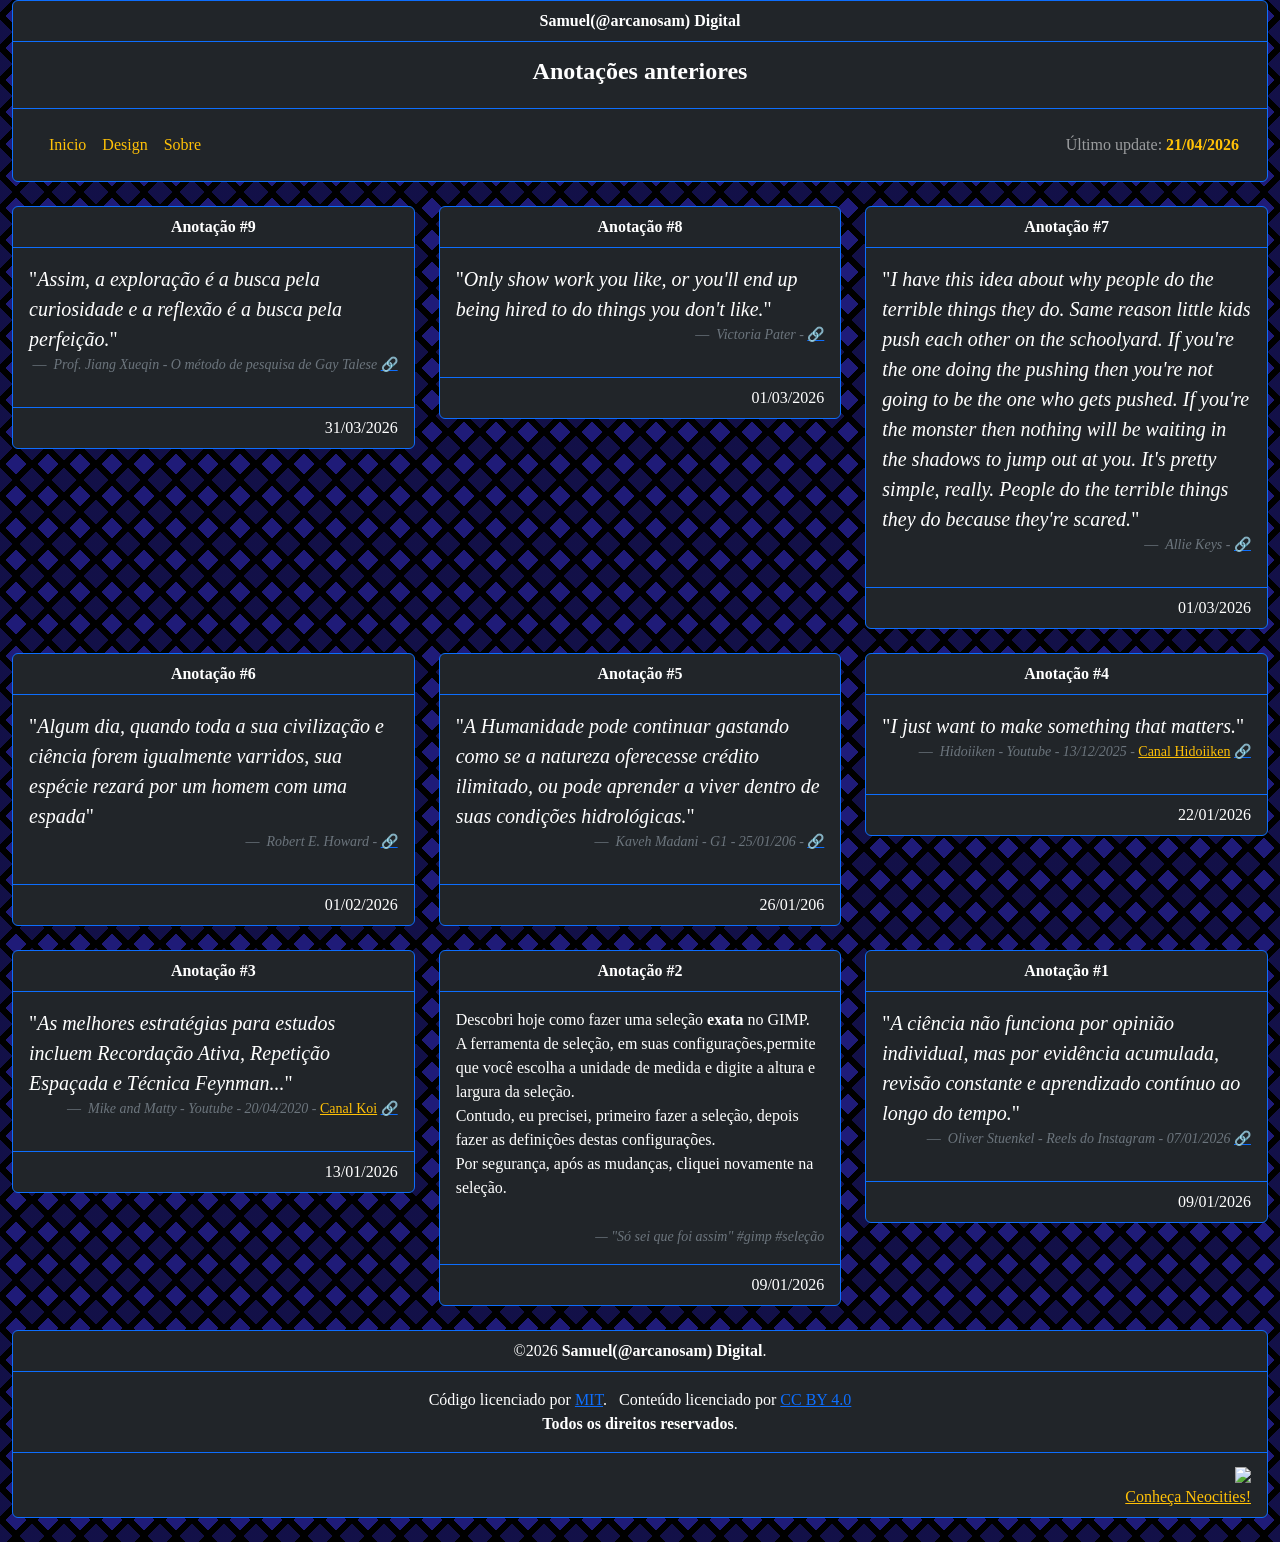
==== anotacoes_anteriores.html @ a4e28e78 "add anotacoes anteriores html, fix neocities hyperlink attributes" ====
<!DOCTYPE html>
<html>
  <head>
    <meta charset="utf-8">
    <meta name="viewport" content="width=device-width, initial-scale=1">
    <title>Samuel(@arcanosam) Digital - Anotações Anteriores</title>
    <link href="https://cdn.jsdelivr.net/npm/bootstrap@5.3.3/dist/css/bootstrap.min.css" rel="stylesheet" integrity="sha384-QWTKZyjpPEjISv5WaRU9OFeRpok6YctnYmDr5pNlyT2bRjXh0JMhjY6hW+ALEwIH" crossorigin="anonymous">
    <link href="/style.css" rel="stylesheet" >
  </head>

  <body>

    <div class="container-fluid">

      <main>

        <div class="card text-center text-bg-dark border-primary">
          <div class="card-header border-primary bold">
            <strong>
              Samuel(@arcanosam) Digital 
            </strong>
          </div>

          <div class="card-body">
            <h1 class="card-title">
              <b>
                Anotações anteriores 
              </b>
            </h1>
          </div>

          <div class="card-footer border-primary text-end">

            <div class="row align-self-center">

              <div class="col">

                <nav class="navbar navbar-expand-lg bg-dark" data-bs-theme="dark" >
                  <div class="container-fluid">
                    <button class="navbar-toggler" type="button" data-bs-toggle="collapse" data-bs-target="#navbarText" aria-controls="navbarText" aria-expanded="false" aria-label="Toggle navigation">
                      <span class="navbar-toggler-icon"></span>
                    </button>
                    <div class="collapse navbar-collapse justify-content-end" id="navbarText">
                      <ul class="navbar-nav me-auto mb-2 mb-lg-0">
                        <li class="nav-item">
                          <a href="/" class="nav-link text-warning">Inicio</a>
                        </li>
                        <li class="nav-item">
                          <a class="nav-link link-warning" href="/design.html">Design</a>
                        </li>
                        <li class="nav-item">
                          <a class="nav-link link-warning" href="/sobre.html" target="_blank">Sobre</a>
                        </li>
                      </ul>
                      <span class="navbar-text">
                          Último update: 
                          <strong class="text-warning">
                            21/04/2026
                          </strong>
                      </span>
                    </div>
                  </div>
                </nav>

              </div>

            </div>

          </div>

        </div>

        <div class="row">
          <div class="col-12">
            &nbsp;
          </div>
        </div>
          
        <div class="row row-cols-1 row-cols-md-2 row-cols-lg-3 g-4">

          <div class="col">
            <div class="card text-bg-dark border-primary">
              <div class="card-header bg-transparent border-primary text-center">
                <strong>
                  Anotação #9
                </strong>
              </div>

              <div class="card-body border-primary">
                <figure>
                  <blockquote class="blockquote">
                    "<i>Assim, a exploração é a busca pela curiosidade e a reflexão é a busca pela perfeição.</i>"
                  </blockquote>
                  <figcaption class="blockquote-footer text-end">
                    <cite title="Anotações">
                      Prof. Jiang Xueqin - O método de pesquisa de Gay Talese
                    </cite>
                    <a href="https://youtu.be/LB2PTta0Rdc?si=_1aJq1MQuCwVXHt1&t=242" target="_blank">🔗</a>
                  </figcaption>
                </figure>
              </div>

              <div class="card-footer border-primary text-end">
                31/03/2026
              </div>

            </div>
          </div>
          
          <div class="col">
            <div class="card text-bg-dark border-primary">
              <div class="card-header bg-transparent border-primary text-center">
                <strong>
                  Anotação #8
                </strong>
              </div>

              <div class="card-body border-primary">
                <figure>
                  <blockquote class="blockquote">
                    "<i>Only show work you like, or you'll end up being hired to do things you don't like.</i>"
                  </blockquote>
                  <figcaption class="blockquote-footer text-end">
                    <cite title="Anotações">
                      Victoria Pater - 
                    </cite>
                    <a href="https://jamesclear.com/3-2-1/february-26-2026#title_1" target="_blank">🔗</a>
                  </figcaption>
                </figure>
              </div>

              <div class="card-footer border-primary text-end">
                01/03/2026
              </div>

            </div>
          </div>

          <div class="col">
            <div class="card text-bg-dark border-primary">
              <div class="card-header bg-transparent border-primary text-center">
                <strong>
                  Anotação #7
                </strong>
              </div>

              <div class="card-body border-primary">
                <figure>
                  <blockquote class="blockquote">
                    "<i>I have this idea about why people do the terrible things they do.
                    Same reason little kids push each other on the schoolyard.
                    If you're the one doing the pushing then you're not going to be the one who gets pushed.
                    If you're the monster then nothing will be waiting in the shadows to jump out at you.
                    It's pretty simple, really.
                    People do the terrible things they do because they're scared.</i>"
                  </blockquote>
                  <figcaption class="blockquote-footer text-end">
                    <cite title="Anotações">
                      Allie Keys - 
                    </cite>
                    <a href="https://www.imdb.com/pt/title/tt0942796/" target="_blank">🔗</a>
                  </figcaption>
                </figure>
              </div>

              <div class="card-footer border-primary text-end">
                01/03/2026
              </div>

            </div>
          </div>

          <div class="col">
            <div class="card text-bg-dark border-primary">
              <div class="card-header bg-transparent border-primary text-center">
                <strong>
                  Anotação #6
                </strong>
              </div>

              <div class="card-body border-primary">
                <figure>
                  <blockquote class="blockquote">
                    "<i>Algum dia, quando toda a sua civilização e ciência forem igualmente varridos, sua espécie rezará por um homem com uma espada</i>"
                  </blockquote>
                  <figcaption class="blockquote-footer text-end">
                    <cite title="Anotações">
                      Robert E. Howard - 
                    </cite>
                    <a href="https://www.pensador.com/frase/MjUyNzM3Nw/" target="_blank">🔗</a>
                  </figcaption>
                </figure>
              </div>

              <div class="card-footer border-primary text-end">
                01/02/2026
              </div>

            </div>
          </div>

          <div class="col">
            <div class="card text-bg-dark border-primary">
              <div class="card-header bg-transparent border-primary text-center">
                <strong>
                  Anotação #5
                </strong>
              </div>

              <div class="card-body border-primary">
                <figure>
                  <blockquote class="blockquote">
                    "<i>A Humanidade pode continuar gastando como se a natureza oferecesse crédito ilimitado, ou pode aprender a viver dentro de suas condições hidrológicas.</i>"
                  </blockquote>
                  <figcaption class="blockquote-footer text-end">
                    <cite title="Anotações">
                      Kaveh Madani - G1 - 25/01/206 - 
                    </cite>
                    <a href="https://g1.globo.com/meio-ambiente/noticia/2026/01/25/mundo-entrou-em-estado-de-falencia-hidrica-alertam-pesquisadores-da-onu.ghtml" target="_blank">🔗</a>
                  </figcaption>
                </figure>
              </div>

              <div class="card-footer border-primary text-end">
                26/01/206
              </div>

            </div>
          </div>

          <div class="col">
            <div class="card text-bg-dark border-primary">
              <div class="card-header bg-transparent border-primary text-center">
                <strong>
                  Anotação #4
                </strong>
              </div>

              <div class="card-body border-primary">
                <figure>
                  <blockquote class="blockquote">
                    "<i>I just want to make something that matters.</i>"
                  </blockquote>
                  <figcaption class="blockquote-footer text-end">
                    <cite title="Anotações">
                      Hidoiiken - Youtube - 13/12/2025 - 
                    </cite>
                    <a href="https://www.youtube.com/@Hidoiiken" target="_blank" class="link-warning">Canal Hidoiiken</a>
                    <a href="https://youtu.be/mGsumB2sP38?si=Djmlh5DAIPeQRc_i&t=181" target="_blank">🔗</a>
                  </figcaption>
                </figure>
              </div>

              <div class="card-footer border-primary text-end">
                22/01/2026
              </div>

            </div>
          </div>

          <div class="col">
            <div class="card text-bg-dark border-primary">
              <div class="card-header bg-transparent border-primary text-center">
                <strong>
                  Anotação #3
                </strong>
              </div>

              <div class="card-body border-primary">
                <figure>
                  <blockquote class="blockquote">
                    "<i>As melhores estratégias para estudos incluem Recordação Ativa, Repetição Espaçada e Técnica Feynman...</i>"
                  </blockquote>
                  <figcaption class="blockquote-footer text-end">
                    <cite title="Anotação #3">
                      Mike and Matty - Youtube - 20/04/2020 - 
                    </cite>
                    <a href="https://www.youtube.com/@KoiAcademy" target="_blank" class="link-warning">Canal Koi</a>
                    <a href="https://youtu.be/5hK0pJ7brAA?si=6fwJ5427jukNCFq0&t=81" target="_blank">🔗</a>
                  </figcaption>
                </figure>
              </div>

              <div class="card-footer border-primary text-end">
                13/01/2026
              </div>

            </div>
          </div>

          <div class="col">
            <div class="card text-bg-dark border-primary">
              <div class="card-header bg-transparent border-primary text-center">
                <strong>
                  Anotação #2
                </strong>
              </div>
  
              <div class="card-body border-primary">
                Descobri hoje como fazer uma seleção <strong>exata</strong> no GIMP.
                <br>
                A ferramenta de seleção, em suas configurações,permite que você escolha a unidade de medida e digite a altura e largura da seleção.
                <br>
                Contudo, eu precisei, primeiro fazer a seleção, depois fazer as definições destas configurações. 
                <br>
                Por segurança, após as mudanças, cliquei novamente na seleção.

                <div class="row">
                  <div class="col text-end">
                    <br>
                    <cite title="Anotação #2" class="blockquote-footer">"Só sei que foi assim" #gimp #seleção</cite>
                  </div>
                </div>
              </div>
  
              <div class="card-footer border-primary text-end">
                09/01/2026
              </div>
            </div>
          </div>

          <div class="col">
            <div class="card text-bg-dark border-primary">
              <div class="card-header bg-transparent border-primary text-center">
                <strong>
                  Anotação #1
                </strong>
              </div>
  
              <div class="card-body border-primary">
                <figure>
                  <blockquote class="blockquote">
                    "<i>A ciência não funciona por opinião individual, mas por evidência acumulada, revisão constante e aprendizado contínuo ao longo do tempo.</i>"
                  </blockquote>
                  <figcaption class="blockquote-footer text-end">
                    <cite title="Anotação #1">Oliver Stuenkel - Reels do Instagram - 07/01/2026</cite>
                    <a href="https://www.instagram.com/reel/DTNt72lEUy3/?igsh=eW0yNnljajRhcjNh" target="_blank">🔗</a>
                  </figcaption>
                </figure>
              </div>
  
              <div class="card-footer border-primary text-end">
                09/01/2026
              </div>
            </div>
          </div>

        </div>
        
        <div class="row">
          <div class="col-12">
            &nbsp;
          </div>
        </div>

      </main>

      <div class="card text-bg-dark border-primary">

        <div class="card-header bg-transparent border-primary text-center">
          <div class="row text-center">
            <div class="col-12">
              &copy;2026 <strong>Samuel(@arcanosam) Digital</strong>.
            </div>
          </div>
        </div>

        <div class="card-body border-primary">
          <div class="row text-center">
            <div class="col-12">
              Código licenciado por <a href="https://opensource.org/license/mit" target="_blank">MIT</a>. &nbsp;
              Conteúdo licenciado por <a rel="license" href="http://creativecommons.org/licenses/by/4.0/" target="_blank">CC BY 4.0</a>
            </div>
          </div>
  
          <div class="row text-center">
            <div class="col-12">
              <strong>Todos os direitos reservados</strong>.
            </div>
          </div>
        </div>

        <div class="card-footer border-primary text-end">

          <a href="http://neocities.org" target="_blank"> 
            <img src="https://neocities.org/img/neocitiesbadge.svg">
          </a>
          <br>
          <a href="http://neocities.org" target="_blank" class="link-warning"> 
            Conheça Neocities!
          </a>
        </div>

      </div>

    </div>


    <div class="row">
      <div class="col-12">
        &nbsp;
      </div>
    </div>

    <script src="https://cdn.jsdelivr.net/npm/bootstrap@5.3.3/dist/js/bootstrap.bundle.min.js" integrity="sha384-YvpcrYf0tY3lHB60NNkmXc5s9fDVZLESaAA55NDzOxhy9GkcIdslK1eN7N6jIeHz" crossorigin="anonymous"></script>

  </body>
</html>
---- style.css ----
/* 
  Copyright (c) 2026 Samuel Teixeira Santos
  Licensed under the MIT License (see LICENSE file for details)

  CSS is how you can add style to your website, such as colors, fonts, and positioning of your
   HTML content. To learn how to do something, just try searching Google for questions like
   "how to change link color." */

/* https://freefrontend.com/css-triangle-backgrounds/ */
html {	
  background: linear-gradient(-45deg, #1f1b7899 20%, transparent 20% 80%, #1f1b7899 80% 100%), linear-gradient(45deg, #1f1b7899 20%, transparent 20% 80%, #1f1b7899 80% 100%), linear-gradient(-45deg, #000000 33%, transparent 33% 66%, #000000 66%), linear-gradient(45deg, transparent 33%, #1f1b78 33% 66%, transparent 66%);
  background-size: 2em 2em;
  background-color: #000000;
  opacity: 1
}

body {
  font-family: Georgia, Times, "Times New Roman", serif;
  color: #F8F7F4;
	background: linear-gradient(-45deg, #1f1b7899 20%, transparent 20% 80%, #1f1b7899 80% 100%), linear-gradient(45deg, #1f1b7899 20%, transparent 20% 80%, #1f1b7899 80% 100%), linear-gradient(-45deg, #000000 33%, transparent 33% 66%, #000000 66%), linear-gradient(45deg, transparent 33%, #1f1b78 33% 66%, transparent 66%);
  background-size: 2em 2em;
  background-color: #000000;
  opacity: 1;
  /* Start https://www.cursors-4u.com */
  cursor: url(https://cur.cursors-4u.net/cursors/cur-2/cur141.cur), auto;
  /* End https://www.cursors-4u.com */
}

/* https://cssgradient.io/ */
footer {
  background: rgb(223,223,223);
  background: linear-gradient(90deg, rgba(180,180,180,1) 0%, rgba(170,170,170,1) 50%, rgba(170,170,170,1) 100%);
}

/* https://www.cssfontstack.com/courier-new */
h1 { font-family: Georgia, Times, "Times New Roman", serif; font-size: 24px; font-style: normal; font-variant: normal; font-weight: 700; line-height: 26.4px; } h3 { font-family: Georgia, Times, "Times New Roman", serif; font-size: 14px; font-style: normal; font-variant: normal; font-weight: 700; line-height: 15.4px; } p { font-family: Georgia, Times, "Times New Roman", serif; font-size: 14px; font-style: normal; font-variant: normal; font-weight: 400; line-height: 20px; } blockquote { font-family: Georgia, Times, "Times New Roman", serif; font-size: 21px; font-style: normal; font-variant: normal; font-weight: 400; line-height: 30px; } pre { font-family: Georgia, Times, "Times New Roman", serif; font-size: 13px; font-style: normal; font-variant: normal; font-weight: 400; line-height: 18.5714px; }


/* Estilos para botões, títulos, etc. */
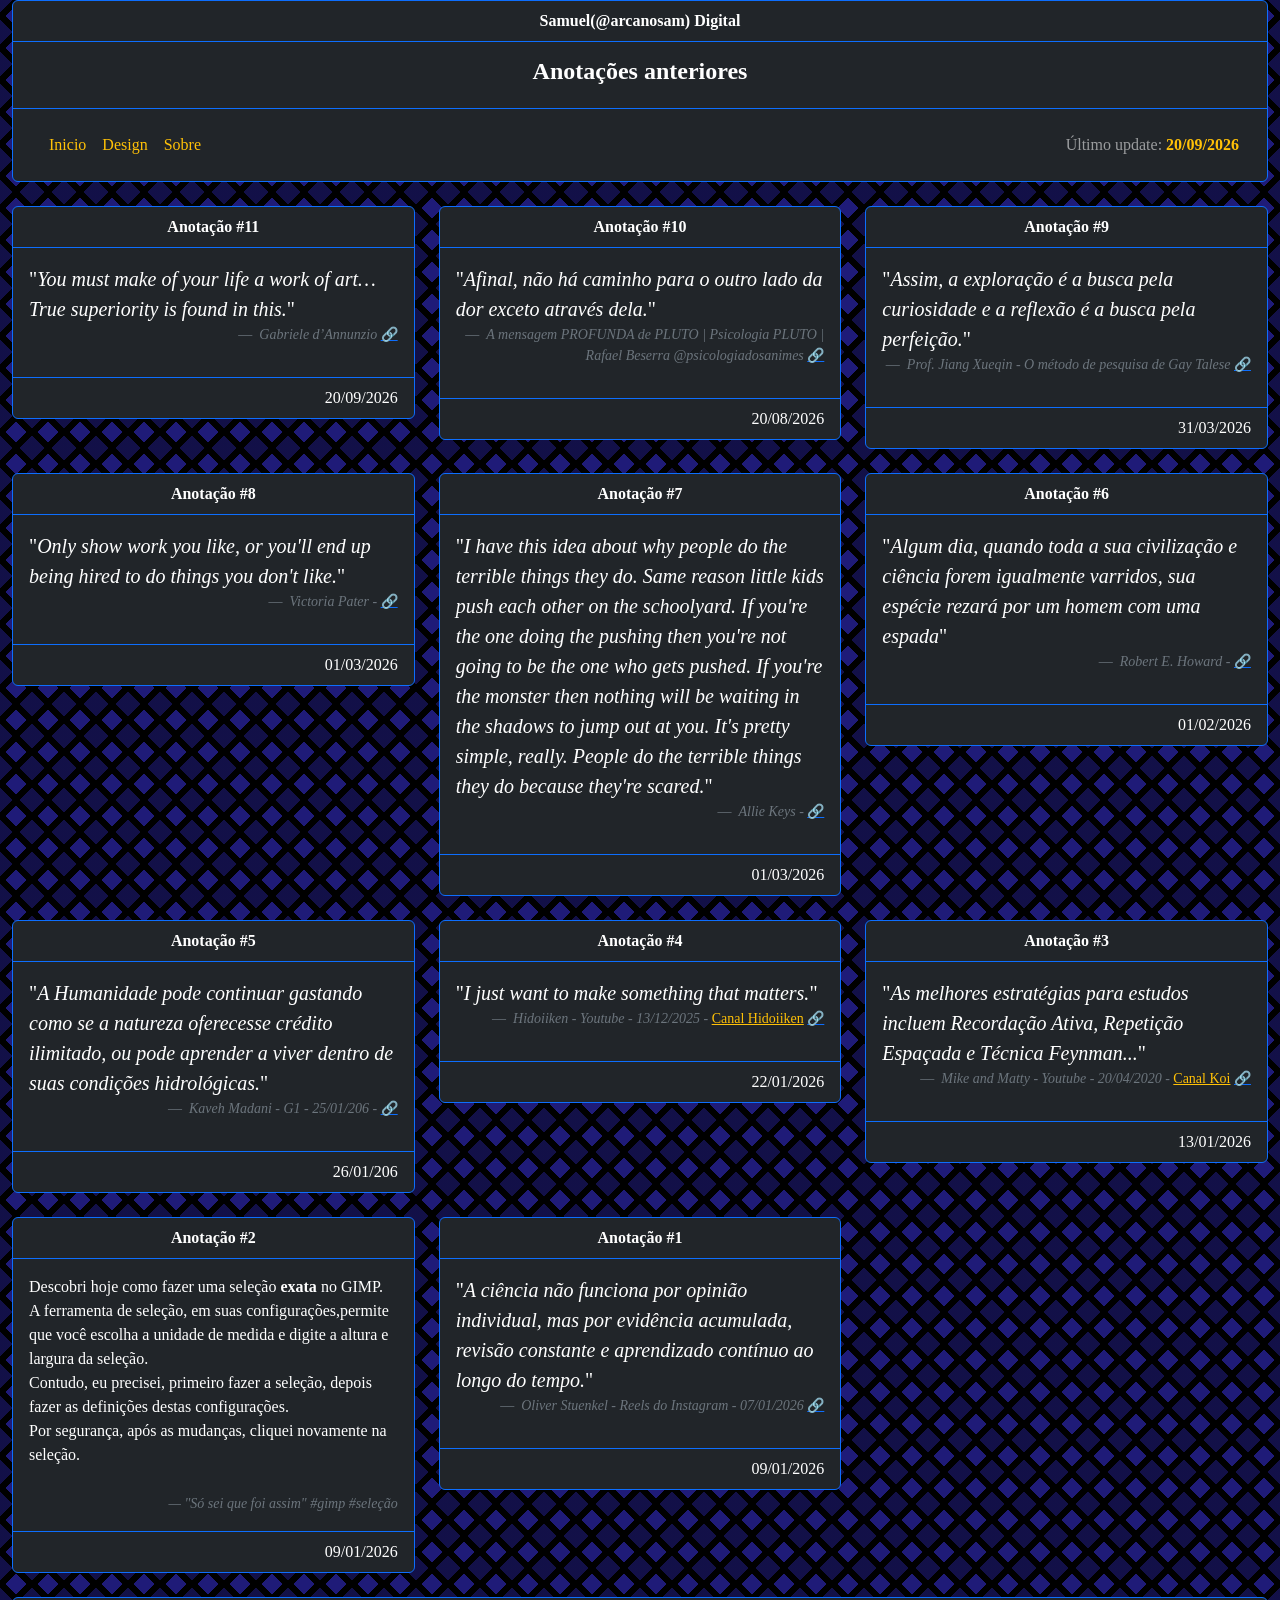
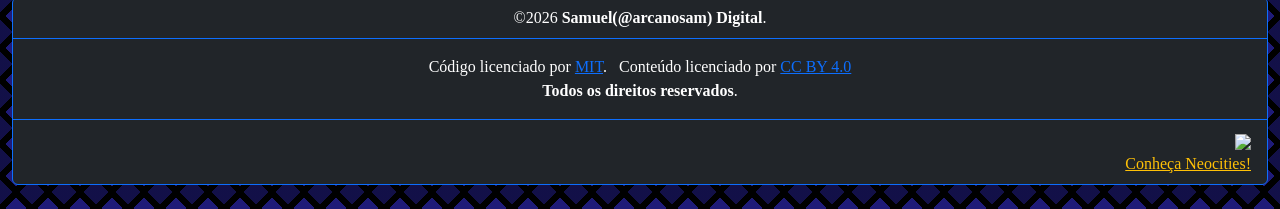
==== commit 0133de5d: "atualizacoes de conteudo" ====
--- a/anotacoes_anteriores.html
+++ b/anotacoes_anteriores.html
@@ -1,408 +1,465 @@
-<!DOCTYPE html>
-<html>
-  <head>
-    <meta charset="utf-8">
-    <meta name="viewport" content="width=device-width, initial-scale=1">
-    <title>Samuel(@arcanosam) Digital - Anotações Anteriores</title>
-    <link href="https://cdn.jsdelivr.net/npm/bootstrap@5.3.3/dist/css/bootstrap.min.css" rel="stylesheet" integrity="sha384-QWTKZyjpPEjISv5WaRU9OFeRpok6YctnYmDr5pNlyT2bRjXh0JMhjY6hW+ALEwIH" crossorigin="anonymous">
-    <link href="/style.css" rel="stylesheet" >
-  </head>
-
-  <body>
-
-    <div class="container-fluid">
-
-      <main>
-
-        <div class="card text-center text-bg-dark border-primary">
-          <div class="card-header border-primary bold">
-            <strong>
-              Samuel(@arcanosam) Digital 
-            </strong>
-          </div>
-
-          <div class="card-body">
-            <h1 class="card-title">
-              <b>
-                Anotações anteriores 
-              </b>
-            </h1>
-          </div>
-
-          <div class="card-footer border-primary text-end">
-
-            <div class="row align-self-center">
-
-              <div class="col">
-
-                <nav class="navbar navbar-expand-lg bg-dark" data-bs-theme="dark" >
-                  <div class="container-fluid">
-                    <button class="navbar-toggler" type="button" data-bs-toggle="collapse" data-bs-target="#navbarText" aria-controls="navbarText" aria-expanded="false" aria-label="Toggle navigation">
-                      <span class="navbar-toggler-icon"></span>
-                    </button>
-                    <div class="collapse navbar-collapse justify-content-end" id="navbarText">
-                      <ul class="navbar-nav me-auto mb-2 mb-lg-0">
-                        <li class="nav-item">
-                          <a href="/" class="nav-link text-warning">Inicio</a>
-                        </li>
-                        <li class="nav-item">
-                          <a class="nav-link link-warning" href="/design.html">Design</a>
-                        </li>
-                        <li class="nav-item">
-                          <a class="nav-link link-warning" href="/sobre.html" target="_blank">Sobre</a>
-                        </li>
-                      </ul>
-                      <span class="navbar-text">
-                          Último update: 
-                          <strong class="text-warning">
-                            21/04/2026
-                          </strong>
-                      </span>
-                    </div>
-                  </div>
-                </nav>
-
-              </div>
-
-            </div>
-
-          </div>
-
-        </div>
-
-        <div class="row">
-          <div class="col-12">
-            &nbsp;
-          </div>
-        </div>
-          
-        <div class="row row-cols-1 row-cols-md-2 row-cols-lg-3 g-4">
-
-          <div class="col">
-            <div class="card text-bg-dark border-primary">
-              <div class="card-header bg-transparent border-primary text-center">
-                <strong>
-                  Anotação #9
-                </strong>
-              </div>
-
-              <div class="card-body border-primary">
-                <figure>
-                  <blockquote class="blockquote">
-                    "<i>Assim, a exploração é a busca pela curiosidade e a reflexão é a busca pela perfeição.</i>"
-                  </blockquote>
-                  <figcaption class="blockquote-footer text-end">
-                    <cite title="Anotações">
-                      Prof. Jiang Xueqin - O método de pesquisa de Gay Talese
-                    </cite>
-                    <a href="https://youtu.be/LB2PTta0Rdc?si=_1aJq1MQuCwVXHt1&t=242" target="_blank">🔗</a>
-                  </figcaption>
-                </figure>
-              </div>
-
-              <div class="card-footer border-primary text-end">
-                31/03/2026
-              </div>
-
-            </div>
-          </div>
-          
-          <div class="col">
-            <div class="card text-bg-dark border-primary">
-              <div class="card-header bg-transparent border-primary text-center">
-                <strong>
-                  Anotação #8
-                </strong>
-              </div>
-
-              <div class="card-body border-primary">
-                <figure>
-                  <blockquote class="blockquote">
-                    "<i>Only show work you like, or you'll end up being hired to do things you don't like.</i>"
-                  </blockquote>
-                  <figcaption class="blockquote-footer text-end">
-                    <cite title="Anotações">
-                      Victoria Pater - 
-                    </cite>
-                    <a href="https://jamesclear.com/3-2-1/february-26-2026#title_1" target="_blank">🔗</a>
-                  </figcaption>
-                </figure>
-              </div>
-
-              <div class="card-footer border-primary text-end">
-                01/03/2026
-              </div>
-
-            </div>
-          </div>
-
-          <div class="col">
-            <div class="card text-bg-dark border-primary">
-              <div class="card-header bg-transparent border-primary text-center">
-                <strong>
-                  Anotação #7
-                </strong>
-              </div>
-
-              <div class="card-body border-primary">
-                <figure>
-                  <blockquote class="blockquote">
-                    "<i>I have this idea about why people do the terrible things they do.
-                    Same reason little kids push each other on the schoolyard.
-                    If you're the one doing the pushing then you're not going to be the one who gets pushed.
-                    If you're the monster then nothing will be waiting in the shadows to jump out at you.
-                    It's pretty simple, really.
-                    People do the terrible things they do because they're scared.</i>"
-                  </blockquote>
-                  <figcaption class="blockquote-footer text-end">
-                    <cite title="Anotações">
-                      Allie Keys - 
-                    </cite>
-                    <a href="https://www.imdb.com/pt/title/tt0942796/" target="_blank">🔗</a>
-                  </figcaption>
-                </figure>
-              </div>
-
-              <div class="card-footer border-primary text-end">
-                01/03/2026
-              </div>
-
-            </div>
-          </div>
-
-          <div class="col">
-            <div class="card text-bg-dark border-primary">
-              <div class="card-header bg-transparent border-primary text-center">
-                <strong>
-                  Anotação #6
-                </strong>
-              </div>
-
-              <div class="card-body border-primary">
-                <figure>
-                  <blockquote class="blockquote">
-                    "<i>Algum dia, quando toda a sua civilização e ciência forem igualmente varridos, sua espécie rezará por um homem com uma espada</i>"
-                  </blockquote>
-                  <figcaption class="blockquote-footer text-end">
-                    <cite title="Anotações">
-                      Robert E. Howard - 
-                    </cite>
-                    <a href="https://www.pensador.com/frase/MjUyNzM3Nw/" target="_blank">🔗</a>
-                  </figcaption>
-                </figure>
-              </div>
-
-              <div class="card-footer border-primary text-end">
-                01/02/2026
-              </div>
-
-            </div>
-          </div>
-
-          <div class="col">
-            <div class="card text-bg-dark border-primary">
-              <div class="card-header bg-transparent border-primary text-center">
-                <strong>
-                  Anotação #5
-                </strong>
-              </div>
-
-              <div class="card-body border-primary">
-                <figure>
-                  <blockquote class="blockquote">
-                    "<i>A Humanidade pode continuar gastando como se a natureza oferecesse crédito ilimitado, ou pode aprender a viver dentro de suas condições hidrológicas.</i>"
-                  </blockquote>
-                  <figcaption class="blockquote-footer text-end">
-                    <cite title="Anotações">
-                      Kaveh Madani - G1 - 25/01/206 - 
-                    </cite>
-                    <a href="https://g1.globo.com/meio-ambiente/noticia/2026/01/25/mundo-entrou-em-estado-de-falencia-hidrica-alertam-pesquisadores-da-onu.ghtml" target="_blank">🔗</a>
-                  </figcaption>
-                </figure>
-              </div>
-
-              <div class="card-footer border-primary text-end">
-                26/01/206
-              </div>
-
-            </div>
-          </div>
-
-          <div class="col">
-            <div class="card text-bg-dark border-primary">
-              <div class="card-header bg-transparent border-primary text-center">
-                <strong>
-                  Anotação #4
-                </strong>
-              </div>
-
-              <div class="card-body border-primary">
-                <figure>
-                  <blockquote class="blockquote">
-                    "<i>I just want to make something that matters.</i>"
-                  </blockquote>
-                  <figcaption class="blockquote-footer text-end">
-                    <cite title="Anotações">
-                      Hidoiiken - Youtube - 13/12/2025 - 
-                    </cite>
-                    <a href="https://www.youtube.com/@Hidoiiken" target="_blank" class="link-warning">Canal Hidoiiken</a>
-                    <a href="https://youtu.be/mGsumB2sP38?si=Djmlh5DAIPeQRc_i&t=181" target="_blank">🔗</a>
-                  </figcaption>
-                </figure>
-              </div>
-
-              <div class="card-footer border-primary text-end">
-                22/01/2026
-              </div>
-
-            </div>
-          </div>
-
-          <div class="col">
-            <div class="card text-bg-dark border-primary">
-              <div class="card-header bg-transparent border-primary text-center">
-                <strong>
-                  Anotação #3
-                </strong>
-              </div>
-
-              <div class="card-body border-primary">
-                <figure>
-                  <blockquote class="blockquote">
-                    "<i>As melhores estratégias para estudos incluem Recordação Ativa, Repetição Espaçada e Técnica Feynman...</i>"
-                  </blockquote>
-                  <figcaption class="blockquote-footer text-end">
-                    <cite title="Anotação #3">
-                      Mike and Matty - Youtube - 20/04/2020 - 
-                    </cite>
-                    <a href="https://www.youtube.com/@KoiAcademy" target="_blank" class="link-warning">Canal Koi</a>
-                    <a href="https://youtu.be/5hK0pJ7brAA?si=6fwJ5427jukNCFq0&t=81" target="_blank">🔗</a>
-                  </figcaption>
-                </figure>
-              </div>
-
-              <div class="card-footer border-primary text-end">
-                13/01/2026
-              </div>
-
-            </div>
-          </div>
-
-          <div class="col">
-            <div class="card text-bg-dark border-primary">
-              <div class="card-header bg-transparent border-primary text-center">
-                <strong>
-                  Anotação #2
-                </strong>
-              </div>
-  
-              <div class="card-body border-primary">
-                Descobri hoje como fazer uma seleção <strong>exata</strong> no GIMP.
-                <br>
-                A ferramenta de seleção, em suas configurações,permite que você escolha a unidade de medida e digite a altura e largura da seleção.
-                <br>
-                Contudo, eu precisei, primeiro fazer a seleção, depois fazer as definições destas configurações. 
-                <br>
-                Por segurança, após as mudanças, cliquei novamente na seleção.
-
-                <div class="row">
-                  <div class="col text-end">
-                    <br>
-                    <cite title="Anotação #2" class="blockquote-footer">"Só sei que foi assim" #gimp #seleção</cite>
-                  </div>
-                </div>
-              </div>
-  
-              <div class="card-footer border-primary text-end">
-                09/01/2026
-              </div>
-            </div>
-          </div>
-
-          <div class="col">
-            <div class="card text-bg-dark border-primary">
-              <div class="card-header bg-transparent border-primary text-center">
-                <strong>
-                  Anotação #1
-                </strong>
-              </div>
-  
-              <div class="card-body border-primary">
-                <figure>
-                  <blockquote class="blockquote">
-                    "<i>A ciência não funciona por opinião individual, mas por evidência acumulada, revisão constante e aprendizado contínuo ao longo do tempo.</i>"
-                  </blockquote>
-                  <figcaption class="blockquote-footer text-end">
-                    <cite title="Anotação #1">Oliver Stuenkel - Reels do Instagram - 07/01/2026</cite>
-                    <a href="https://www.instagram.com/reel/DTNt72lEUy3/?igsh=eW0yNnljajRhcjNh" target="_blank">🔗</a>
-                  </figcaption>
-                </figure>
-              </div>
-  
-              <div class="card-footer border-primary text-end">
-                09/01/2026
-              </div>
-            </div>
-          </div>
-
-        </div>
-        
-        <div class="row">
-          <div class="col-12">
-            &nbsp;
-          </div>
-        </div>
-
-      </main>
-
-      <div class="card text-bg-dark border-primary">
-
-        <div class="card-header bg-transparent border-primary text-center">
-          <div class="row text-center">
-            <div class="col-12">
-              &copy;2026 <strong>Samuel(@arcanosam) Digital</strong>.
-            </div>
-          </div>
-        </div>
-
-        <div class="card-body border-primary">
-          <div class="row text-center">
-            <div class="col-12">
-              Código licenciado por <a href="https://opensource.org/license/mit" target="_blank">MIT</a>. &nbsp;
-              Conteúdo licenciado por <a rel="license" href="http://creativecommons.org/licenses/by/4.0/" target="_blank">CC BY 4.0</a>
-            </div>
-          </div>
-  
-          <div class="row text-center">
-            <div class="col-12">
-              <strong>Todos os direitos reservados</strong>.
-            </div>
-          </div>
-        </div>
-
-        <div class="card-footer border-primary text-end">
-
-          <a href="http://neocities.org" target="_blank"> 
-            <img src="https://neocities.org/img/neocitiesbadge.svg">
-          </a>
-          <br>
-          <a href="http://neocities.org" target="_blank" class="link-warning"> 
-            Conheça Neocities!
-          </a>
-        </div>
-
-      </div>
-
-    </div>
-
-
-    <div class="row">
-      <div class="col-12">
-        &nbsp;
-      </div>
-    </div>
-
-    <script src="https://cdn.jsdelivr.net/npm/bootstrap@5.3.3/dist/js/bootstrap.bundle.min.js" integrity="sha384-YvpcrYf0tY3lHB60NNkmXc5s9fDVZLESaAA55NDzOxhy9GkcIdslK1eN7N6jIeHz" crossorigin="anonymous"></script>
-
-  </body>
+<!DOCTYPE html>
+<html>
+  <head>
+    <meta charset="utf-8">
+    <meta name="viewport" content="width=device-width, initial-scale=1">
+    <title>Samuel(@arcanosam) Digital - Anotações Anteriores</title>
+    <link href="https://cdn.jsdelivr.net/npm/bootstrap@5.3.3/dist/css/bootstrap.min.css" rel="stylesheet" integrity="sha384-QWTKZyjpPEjISv5WaRU9OFeRpok6YctnYmDr5pNlyT2bRjXh0JMhjY6hW+ALEwIH" crossorigin="anonymous">
+    <link href="/style.css" rel="stylesheet" >
+  </head>
+
+  <body>
+
+    <div class="container-fluid">
+
+      <main>
+
+        <div class="card text-center text-bg-dark border-primary">
+          <div class="card-header border-primary bold">
+            <strong>
+              Samuel(@arcanosam) Digital 
+            </strong>
+          </div>
+
+          <div class="card-body">
+            <h1 class="card-title">
+              <b>
+                Anotações anteriores 
+              </b>
+            </h1>
+          </div>
+
+          <div class="card-footer border-primary text-end">
+
+            <div class="row align-self-center">
+
+              <div class="col">
+
+                <nav class="navbar navbar-expand-lg bg-dark" data-bs-theme="dark" >
+                  <div class="container-fluid">
+                    <button class="navbar-toggler" type="button" data-bs-toggle="collapse" data-bs-target="#navbarText" aria-controls="navbarText" aria-expanded="false" aria-label="Toggle navigation">
+                      <span class="navbar-toggler-icon"></span>
+                    </button>
+                    <div class="collapse navbar-collapse justify-content-end" id="navbarText">
+                      <ul class="navbar-nav me-auto mb-2 mb-lg-0">
+                        <li class="nav-item">
+                          <a href="/" class="nav-link text-warning">Inicio</a>
+                        </li>
+                        <li class="nav-item">
+                          <a class="nav-link link-warning" href="/design/index.html">Design</a>
+                        </li>
+                        <li class="nav-item">
+                          <a class="nav-link link-warning" href="/sobre.html" target="_blank">Sobre</a>
+                        </li>
+                      </ul>
+                      <span class="navbar-text">
+                          Último update: 
+                          <strong class="text-warning">
+                            20/09/2026
+                          </strong>
+                      </span>
+                    </div>
+                  </div>
+                </nav>
+
+              </div>
+
+            </div>
+
+          </div>
+
+        </div>
+
+        <div class="row">
+          <div class="col-12">
+            &nbsp;
+          </div>
+        </div>
+          
+        <div class="row row-cols-1 row-cols-md-2 row-cols-lg-3 g-4">
+
+          <div class="col">
+            <div class="card text-bg-dark border-primary">
+              <div class="card-header bg-transparent border-primary text-center">
+                <strong>
+                  Anotação #11
+                </strong>
+              </div>
+
+              <div class="card-body border-primary">
+                <figure>
+                  <blockquote class="blockquote">
+                    "<i>You must make of your life a work of art… True superiority is found in this.</i>"
+                  </blockquote>
+                  <figcaption class="blockquote-footer text-end">
+                    <cite title="Anotações">
+                      Gabriele d’Annunzio
+                    </cite>
+                    <a href="https://www.theculturist.io/p/how-to-live-your-life-as-art" target="_blank">🔗</a>
+                  </figcaption>
+                </figure>
+              </div>
+
+              <div class="card-footer border-primary text-end">
+                20/09/2026
+              </div>
+            </div>
+          </div>
+              
+          <div class="col">
+            <div class="card text-bg-dark border-primary">
+              <div class="card-header bg-transparent border-primary text-center">
+                <strong>
+                  Anotação #10
+                </strong>
+              </div>
+
+              <div class="card-body border-primary">
+                <figure>
+                  <blockquote class="blockquote">
+                    "<i>Afinal, não há caminho para o outro lado da dor exceto através dela.</i>"
+                  </blockquote>
+                  <figcaption class="blockquote-footer text-end">
+                    <cite title="Anotações">
+                      A mensagem PROFUNDA de PLUTO | Psicologia PLUTO | Rafael Beserra @psicologiadosanimes  
+                    </cite>
+                    <a href="https://youtu.be/ORWhdUf_Xvs?si=yaVWdmro8YYjTLmH&t=667" target="_blank">🔗</a>
+                  </figcaption>
+                </figure>
+              </div>
+
+              <div class="card-footer border-primary text-end">
+                20/08/2026
+              </div>
+
+            </div>
+          </div>
+
+          <div class="col">
+            <div class="card text-bg-dark border-primary">
+              <div class="card-header bg-transparent border-primary text-center">
+                <strong>
+                  Anotação #9
+                </strong>
+              </div>
+
+              <div class="card-body border-primary">
+                <figure>
+                  <blockquote class="blockquote">
+                    "<i>Assim, a exploração é a busca pela curiosidade e a reflexão é a busca pela perfeição.</i>"
+                  </blockquote>
+                  <figcaption class="blockquote-footer text-end">
+                    <cite title="Anotações">
+                      Prof. Jiang Xueqin - O método de pesquisa de Gay Talese
+                    </cite>
+                    <a href="https://youtu.be/LB2PTta0Rdc?si=_1aJq1MQuCwVXHt1&t=242" target="_blank">🔗</a>
+                  </figcaption>
+                </figure>
+              </div>
+
+              <div class="card-footer border-primary text-end">
+                31/03/2026
+              </div>
+
+            </div>
+          </div>
+          
+          <div class="col">
+            <div class="card text-bg-dark border-primary">
+              <div class="card-header bg-transparent border-primary text-center">
+                <strong>
+                  Anotação #8
+                </strong>
+              </div>
+
+              <div class="card-body border-primary">
+                <figure>
+                  <blockquote class="blockquote">
+                    "<i>Only show work you like, or you'll end up being hired to do things you don't like.</i>"
+                  </blockquote>
+                  <figcaption class="blockquote-footer text-end">
+                    <cite title="Anotações">
+                      Victoria Pater - 
+                    </cite>
+                    <a href="https://jamesclear.com/3-2-1/february-26-2026#title_1" target="_blank">🔗</a>
+                  </figcaption>
+                </figure>
+              </div>
+
+              <div class="card-footer border-primary text-end">
+                01/03/2026
+              </div>
+
+            </div>
+          </div>
+
+          <div class="col">
+            <div class="card text-bg-dark border-primary">
+              <div class="card-header bg-transparent border-primary text-center">
+                <strong>
+                  Anotação #7
+                </strong>
+              </div>
+
+              <div class="card-body border-primary">
+                <figure>
+                  <blockquote class="blockquote">
+                    "<i>I have this idea about why people do the terrible things they do.
+                    Same reason little kids push each other on the schoolyard.
+                    If you're the one doing the pushing then you're not going to be the one who gets pushed.
+                    If you're the monster then nothing will be waiting in the shadows to jump out at you.
+                    It's pretty simple, really.
+                    People do the terrible things they do because they're scared.</i>"
+                  </blockquote>
+                  <figcaption class="blockquote-footer text-end">
+                    <cite title="Anotações">
+                      Allie Keys - 
+                    </cite>
+                    <a href="https://www.imdb.com/pt/title/tt0942796/" target="_blank">🔗</a>
+                  </figcaption>
+                </figure>
+              </div>
+
+              <div class="card-footer border-primary text-end">
+                01/03/2026
+              </div>
+
+            </div>
+          </div>
+
+          <div class="col">
+            <div class="card text-bg-dark border-primary">
+              <div class="card-header bg-transparent border-primary text-center">
+                <strong>
+                  Anotação #6
+                </strong>
+              </div>
+
+              <div class="card-body border-primary">
+                <figure>
+                  <blockquote class="blockquote">
+                    "<i>Algum dia, quando toda a sua civilização e ciência forem igualmente varridos, sua espécie rezará por um homem com uma espada</i>"
+                  </blockquote>
+                  <figcaption class="blockquote-footer text-end">
+                    <cite title="Anotações">
+                      Robert E. Howard - 
+                    </cite>
+                    <a href="https://www.pensador.com/frase/MjUyNzM3Nw/" target="_blank">🔗</a>
+                  </figcaption>
+                </figure>
+              </div>
+
+              <div class="card-footer border-primary text-end">
+                01/02/2026
+              </div>
+
+            </div>
+          </div>
+
+          <div class="col">
+            <div class="card text-bg-dark border-primary">
+              <div class="card-header bg-transparent border-primary text-center">
+                <strong>
+                  Anotação #5
+                </strong>
+              </div>
+
+              <div class="card-body border-primary">
+                <figure>
+                  <blockquote class="blockquote">
+                    "<i>A Humanidade pode continuar gastando como se a natureza oferecesse crédito ilimitado, ou pode aprender a viver dentro de suas condições hidrológicas.</i>"
+                  </blockquote>
+                  <figcaption class="blockquote-footer text-end">
+                    <cite title="Anotações">
+                      Kaveh Madani - G1 - 25/01/206 - 
+                    </cite>
+                    <a href="https://g1.globo.com/meio-ambiente/noticia/2026/01/25/mundo-entrou-em-estado-de-falencia-hidrica-alertam-pesquisadores-da-onu.ghtml" target="_blank">🔗</a>
+                  </figcaption>
+                </figure>
+              </div>
+
+              <div class="card-footer border-primary text-end">
+                26/01/206
+              </div>
+
+            </div>
+          </div>
+
+          <div class="col">
+            <div class="card text-bg-dark border-primary">
+              <div class="card-header bg-transparent border-primary text-center">
+                <strong>
+                  Anotação #4
+                </strong>
+              </div>
+
+              <div class="card-body border-primary">
+                <figure>
+                  <blockquote class="blockquote">
+                    "<i>I just want to make something that matters.</i>"
+                  </blockquote>
+                  <figcaption class="blockquote-footer text-end">
+                    <cite title="Anotações">
+                      Hidoiiken - Youtube - 13/12/2025 - 
+                    </cite>
+                    <a href="https://www.youtube.com/@Hidoiiken" target="_blank" class="link-warning">Canal Hidoiiken</a>
+                    <a href="https://youtu.be/mGsumB2sP38?si=Djmlh5DAIPeQRc_i&t=181" target="_blank">🔗</a>
+                  </figcaption>
+                </figure>
+              </div>
+
+              <div class="card-footer border-primary text-end">
+                22/01/2026
+              </div>
+
+            </div>
+          </div>
+
+          <div class="col">
+            <div class="card text-bg-dark border-primary">
+              <div class="card-header bg-transparent border-primary text-center">
+                <strong>
+                  Anotação #3
+                </strong>
+              </div>
+
+              <div class="card-body border-primary">
+                <figure>
+                  <blockquote class="blockquote">
+                    "<i>As melhores estratégias para estudos incluem Recordação Ativa, Repetição Espaçada e Técnica Feynman...</i>"
+                  </blockquote>
+                  <figcaption class="blockquote-footer text-end">
+                    <cite title="Anotação #3">
+                      Mike and Matty - Youtube - 20/04/2020 - 
+                    </cite>
+                    <a href="https://www.youtube.com/@KoiAcademy" target="_blank" class="link-warning">Canal Koi</a>
+                    <a href="https://youtu.be/5hK0pJ7brAA?si=6fwJ5427jukNCFq0&t=81" target="_blank">🔗</a>
+                  </figcaption>
+                </figure>
+              </div>
+
+              <div class="card-footer border-primary text-end">
+                13/01/2026
+              </div>
+
+            </div>
+          </div>
+
+          <div class="col">
+            <div class="card text-bg-dark border-primary">
+              <div class="card-header bg-transparent border-primary text-center">
+                <strong>
+                  Anotação #2
+                </strong>
+              </div>
+  
+              <div class="card-body border-primary">
+                Descobri hoje como fazer uma seleção <strong>exata</strong> no GIMP.
+                <br>
+                A ferramenta de seleção, em suas configurações,permite que você escolha a unidade de medida e digite a altura e largura da seleção.
+                <br>
+                Contudo, eu precisei, primeiro fazer a seleção, depois fazer as definições destas configurações. 
+                <br>
+                Por segurança, após as mudanças, cliquei novamente na seleção.
+
+                <div class="row">
+                  <div class="col text-end">
+                    <br>
+                    <cite title="Anotação #2" class="blockquote-footer">"Só sei que foi assim" #gimp #seleção</cite>
+                  </div>
+                </div>
+              </div>
+  
+              <div class="card-footer border-primary text-end">
+                09/01/2026
+              </div>
+            </div>
+          </div>
+
+          <div class="col">
+            <div class="card text-bg-dark border-primary">
+              <div class="card-header bg-transparent border-primary text-center">
+                <strong>
+                  Anotação #1
+                </strong>
+              </div>
+  
+              <div class="card-body border-primary">
+                <figure>
+                  <blockquote class="blockquote">
+                    "<i>A ciência não funciona por opinião individual, mas por evidência acumulada, revisão constante e aprendizado contínuo ao longo do tempo.</i>"
+                  </blockquote>
+                  <figcaption class="blockquote-footer text-end">
+                    <cite title="Anotação #1">Oliver Stuenkel - Reels do Instagram - 07/01/2026</cite>
+                    <a href="https://www.instagram.com/reel/DTNt72lEUy3/?igsh=eW0yNnljajRhcjNh" target="_blank">🔗</a>
+                  </figcaption>
+                </figure>
+              </div>
+  
+              <div class="card-footer border-primary text-end">
+                09/01/2026
+              </div>
+            </div>
+          </div>
+
+        </div>
+        
+        <div class="row">
+          <div class="col-12">
+            &nbsp;
+          </div>
+        </div>
+
+      </main>
+
+      <div class="card text-bg-dark border-primary">
+
+        <div class="card-header bg-transparent border-primary text-center">
+          <div class="row text-center">
+            <div class="col-12">
+              &copy;2026 <strong>Samuel(@arcanosam) Digital</strong>.
+            </div>
+          </div>
+        </div>
+
+        <div class="card-body border-primary">
+          <div class="row text-center">
+            <div class="col-12">
+              Código licenciado por <a href="https://opensource.org/license/mit" target="_blank">MIT</a>. &nbsp;
+              Conteúdo licenciado por <a rel="license" href="http://creativecommons.org/licenses/by/4.0/" target="_blank">CC BY 4.0</a>
+            </div>
+          </div>
+  
+          <div class="row text-center">
+            <div class="col-12">
+              <strong>Todos os direitos reservados</strong>.
+            </div>
+          </div>
+        </div>
+
+        <div class="card-footer border-primary text-end">
+
+          <a href="http://neocities.org" target="_blank"> 
+            <img src="https://neocities.org/img/neocitiesbadge.svg">
+          </a>
+          <br>
+          <a href="http://neocities.org" target="_blank" class="link-warning"> 
+            Conheça Neocities!
+          </a>
+        </div>
+
+      </div>
+
+    </div>
+
+
+    <div class="row">
+      <div class="col-12">
+        &nbsp;
+      </div>
+    </div>
+
+    <script src="https://cdn.jsdelivr.net/npm/bootstrap@5.3.3/dist/js/bootstrap.bundle.min.js" integrity="sha384-YvpcrYf0tY3lHB60NNkmXc5s9fDVZLESaAA55NDzOxhy9GkcIdslK1eN7N6jIeHz" crossorigin="anonymous"></script>
+
+  </body>
 </html>
--- a/style.css
+++ b/style.css
@@ -1,8 +1,4 @@
-/* 
-  Copyright (c) 2026 Samuel Teixeira Santos
-  Licensed under the MIT License (see LICENSE file for details)
-
-  CSS is how you can add style to your website, such as colors, fonts, and positioning of your
+/* CSS is how you can add style to your website, such as colors, fonts, and positioning of your
    HTML content. To learn how to do something, just try searching Google for questions like
    "how to change link color." */
 
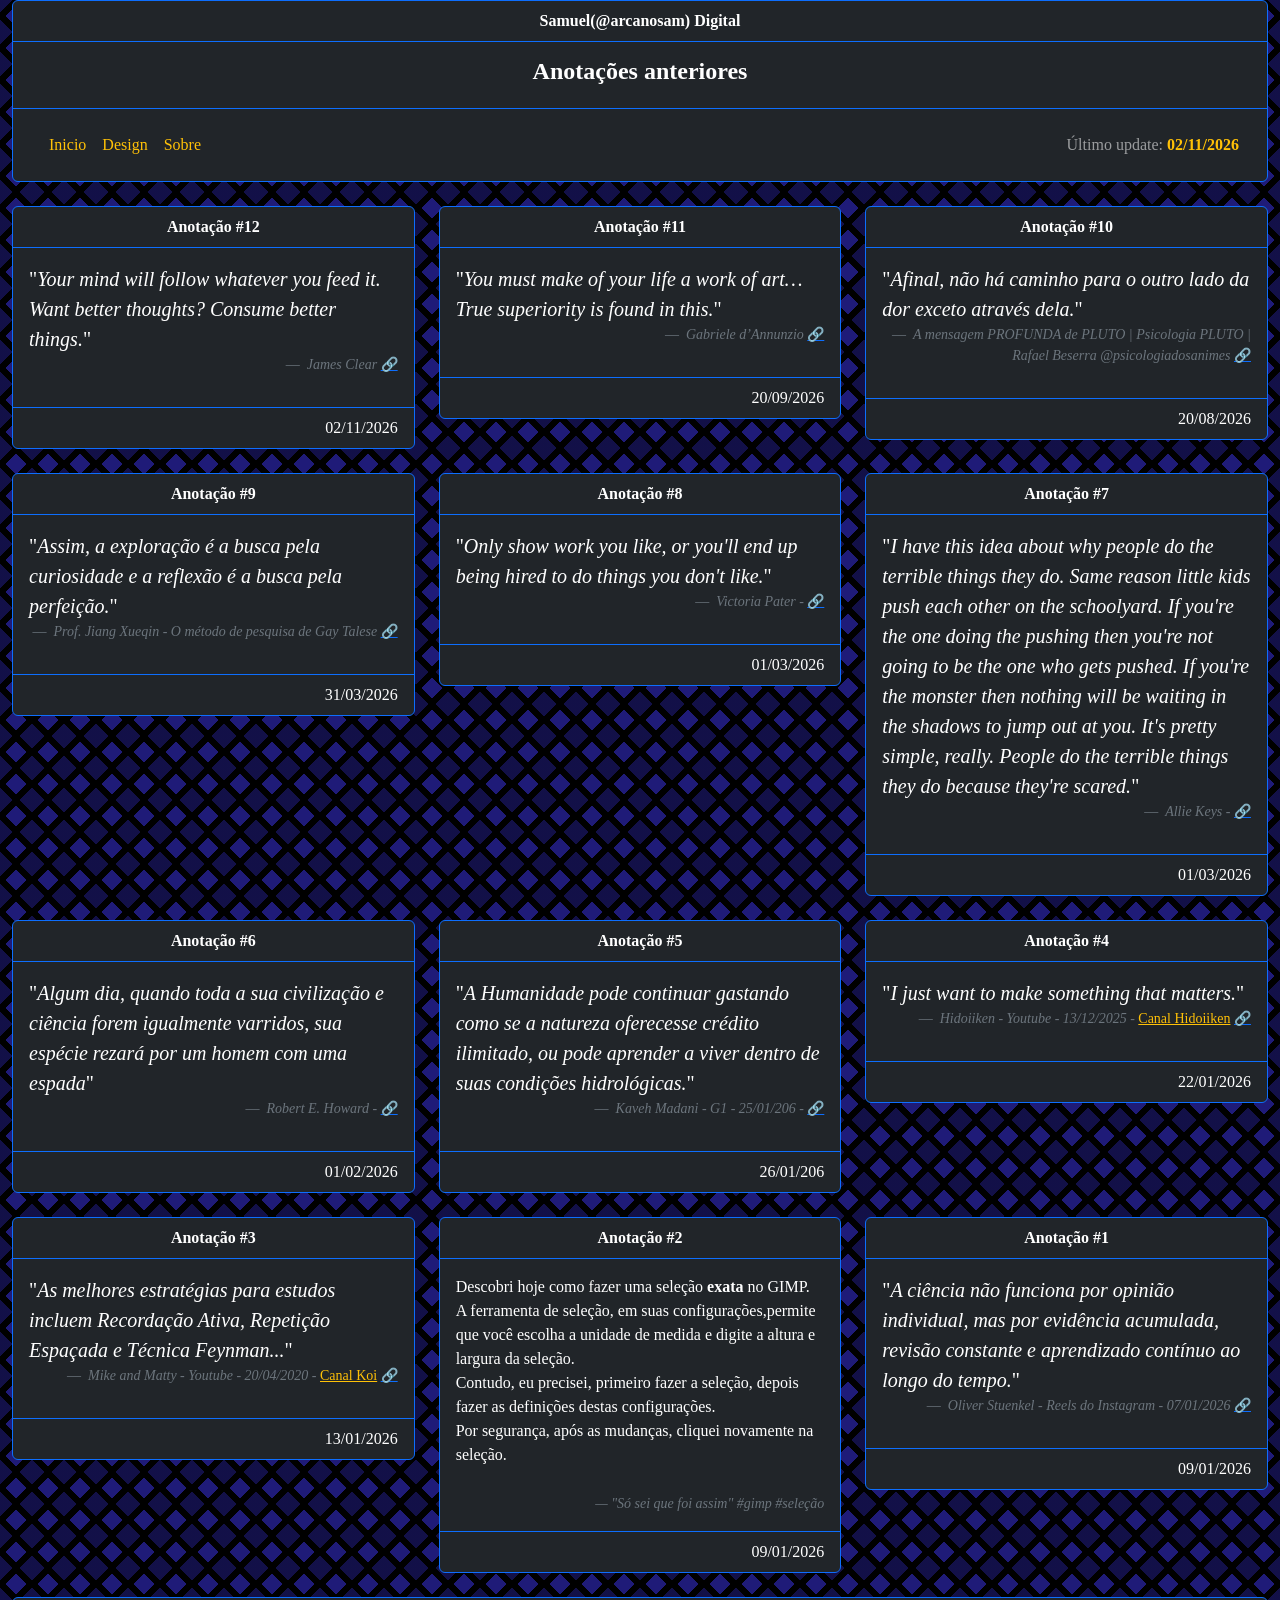
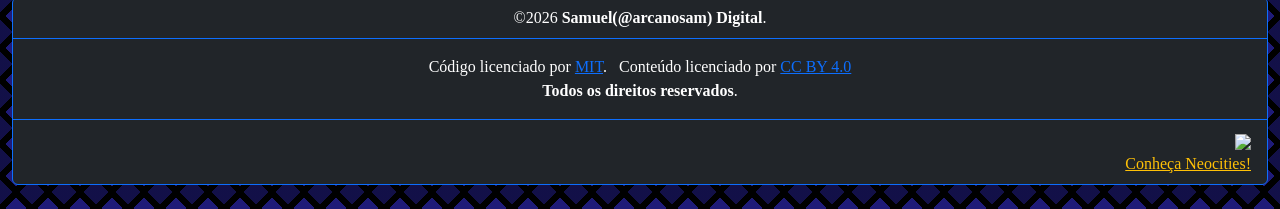
==== commit 80ebf79d: "content updated" ====
--- a/anotacoes_anteriores.html
+++ b/anotacoes_anteriores.html
@@ -1,465 +1,507 @@
 <!DOCTYPE html>
 <html>
-  <head>
-    <meta charset="utf-8">
-    <meta name="viewport" content="width=device-width, initial-scale=1">
-    <title>Samuel(@arcanosam) Digital - Anotações Anteriores</title>
-    <link href="https://cdn.jsdelivr.net/npm/bootstrap@5.3.3/dist/css/bootstrap.min.css" rel="stylesheet" integrity="sha384-QWTKZyjpPEjISv5WaRU9OFeRpok6YctnYmDr5pNlyT2bRjXh0JMhjY6hW+ALEwIH" crossorigin="anonymous">
-    <link href="/style.css" rel="stylesheet" >
-  </head>
-
-  <body>
-
-    <div class="container-fluid">
-
-      <main>
-
-        <div class="card text-center text-bg-dark border-primary">
-          <div class="card-header border-primary bold">
-            <strong>
-              Samuel(@arcanosam) Digital 
-            </strong>
-          </div>
-
-          <div class="card-body">
-            <h1 class="card-title">
-              <b>
-                Anotações anteriores 
-              </b>
-            </h1>
-          </div>
-
-          <div class="card-footer border-primary text-end">
-
-            <div class="row align-self-center">
-
-              <div class="col">
-
-                <nav class="navbar navbar-expand-lg bg-dark" data-bs-theme="dark" >
-                  <div class="container-fluid">
-                    <button class="navbar-toggler" type="button" data-bs-toggle="collapse" data-bs-target="#navbarText" aria-controls="navbarText" aria-expanded="false" aria-label="Toggle navigation">
-                      <span class="navbar-toggler-icon"></span>
-                    </button>
-                    <div class="collapse navbar-collapse justify-content-end" id="navbarText">
-                      <ul class="navbar-nav me-auto mb-2 mb-lg-0">
-                        <li class="nav-item">
-                          <a href="/" class="nav-link text-warning">Inicio</a>
-                        </li>
-                        <li class="nav-item">
-                          <a class="nav-link link-warning" href="/design/index.html">Design</a>
-                        </li>
-                        <li class="nav-item">
-                          <a class="nav-link link-warning" href="/sobre.html" target="_blank">Sobre</a>
-                        </li>
-                      </ul>
-                      <span class="navbar-text">
-                          Último update: 
-                          <strong class="text-warning">
-                            20/09/2026
-                          </strong>
-                      </span>
-                    </div>
+
+<head>
+  <meta charset="utf-8">
+  <meta name="viewport" content="width=device-width, initial-scale=1">
+  <title>Samuel(@arcanosam) Digital - Anotações Anteriores</title>
+  <link href="https://cdn.jsdelivr.net/npm/bootstrap@5.3.3/dist/css/bootstrap.min.css" rel="stylesheet"
+    integrity="sha384-QWTKZyjpPEjISv5WaRU9OFeRpok6YctnYmDr5pNlyT2bRjXh0JMhjY6hW+ALEwIH" crossorigin="anonymous">
+  <link href="/style.css" rel="stylesheet">
+</head>
+
+<body>
+
+  <div class="container-fluid">
+
+    <main>
+
+      <div class="card text-center text-bg-dark border-primary">
+        <div class="card-header border-primary bold">
+          <strong>
+            Samuel(@arcanosam) Digital
+          </strong>
+        </div>
+
+        <div class="card-body">
+          <h1 class="card-title">
+            <b>
+              Anotações anteriores
+            </b>
+          </h1>
+        </div>
+
+        <div class="card-footer border-primary text-end">
+
+          <div class="row align-self-center">
+
+            <div class="col">
+
+              <nav class="navbar navbar-expand-lg bg-dark" data-bs-theme="dark">
+                <div class="container-fluid">
+                  <button class="navbar-toggler" type="button" data-bs-toggle="collapse" data-bs-target="#navbarText"
+                    aria-controls="navbarText" aria-expanded="false" aria-label="Toggle navigation">
+                    <span class="navbar-toggler-icon"></span>
+                  </button>
+                  <div class="collapse navbar-collapse justify-content-end" id="navbarText">
+                    <ul class="navbar-nav me-auto mb-2 mb-lg-0">
+                      <li class="nav-item">
+                        <a href="/" class="nav-link text-warning">Inicio</a>
+                      </li>
+                      <li class="nav-item">
+                        <a class="nav-link link-warning" href="/design/index.html">Design</a>
+                      </li>
+                      <li class="nav-item">
+                        <a class="nav-link link-warning" href="/sobre.html" target="_blank">Sobre</a>
+                      </li>
+                    </ul>
+                    <span class="navbar-text">
+                      Último update:
+                      <strong class="text-warning">
+                        02/11/2026
+                      </strong>
+                    </span>
                   </div>
-                </nav>
-
-              </div>
-
-            </div>
-
-          </div>
-
-        </div>
-
-        <div class="row">
-          <div class="col-12">
-            &nbsp;
-          </div>
-        </div>
-          
-        <div class="row row-cols-1 row-cols-md-2 row-cols-lg-3 g-4">
-
-          <div class="col">
-            <div class="card text-bg-dark border-primary">
-              <div class="card-header bg-transparent border-primary text-center">
-                <strong>
-                  Anotação #11
-                </strong>
-              </div>
-
-              <div class="card-body border-primary">
-                <figure>
-                  <blockquote class="blockquote">
-                    "<i>You must make of your life a work of art… True superiority is found in this.</i>"
-                  </blockquote>
-                  <figcaption class="blockquote-footer text-end">
-                    <cite title="Anotações">
-                      Gabriele d’Annunzio
-                    </cite>
-                    <a href="https://www.theculturist.io/p/how-to-live-your-life-as-art" target="_blank">🔗</a>
-                  </figcaption>
-                </figure>
-              </div>
-
-              <div class="card-footer border-primary text-end">
-                20/09/2026
-              </div>
-            </div>
-          </div>
-              
-          <div class="col">
-            <div class="card text-bg-dark border-primary">
-              <div class="card-header bg-transparent border-primary text-center">
-                <strong>
-                  Anotação #10
-                </strong>
-              </div>
-
-              <div class="card-body border-primary">
-                <figure>
-                  <blockquote class="blockquote">
-                    "<i>Afinal, não há caminho para o outro lado da dor exceto através dela.</i>"
-                  </blockquote>
-                  <figcaption class="blockquote-footer text-end">
-                    <cite title="Anotações">
-                      A mensagem PROFUNDA de PLUTO | Psicologia PLUTO | Rafael Beserra @psicologiadosanimes  
-                    </cite>
-                    <a href="https://youtu.be/ORWhdUf_Xvs?si=yaVWdmro8YYjTLmH&t=667" target="_blank">🔗</a>
-                  </figcaption>
-                </figure>
-              </div>
-
-              <div class="card-footer border-primary text-end">
-                20/08/2026
-              </div>
-
-            </div>
-          </div>
-
-          <div class="col">
-            <div class="card text-bg-dark border-primary">
-              <div class="card-header bg-transparent border-primary text-center">
-                <strong>
-                  Anotação #9
-                </strong>
-              </div>
-
-              <div class="card-body border-primary">
-                <figure>
-                  <blockquote class="blockquote">
-                    "<i>Assim, a exploração é a busca pela curiosidade e a reflexão é a busca pela perfeição.</i>"
-                  </blockquote>
-                  <figcaption class="blockquote-footer text-end">
-                    <cite title="Anotações">
-                      Prof. Jiang Xueqin - O método de pesquisa de Gay Talese
-                    </cite>
-                    <a href="https://youtu.be/LB2PTta0Rdc?si=_1aJq1MQuCwVXHt1&t=242" target="_blank">🔗</a>
-                  </figcaption>
-                </figure>
-              </div>
-
-              <div class="card-footer border-primary text-end">
-                31/03/2026
-              </div>
-
-            </div>
-          </div>
-          
-          <div class="col">
-            <div class="card text-bg-dark border-primary">
-              <div class="card-header bg-transparent border-primary text-center">
-                <strong>
-                  Anotação #8
-                </strong>
-              </div>
-
-              <div class="card-body border-primary">
-                <figure>
-                  <blockquote class="blockquote">
-                    "<i>Only show work you like, or you'll end up being hired to do things you don't like.</i>"
-                  </blockquote>
-                  <figcaption class="blockquote-footer text-end">
-                    <cite title="Anotações">
-                      Victoria Pater - 
-                    </cite>
-                    <a href="https://jamesclear.com/3-2-1/february-26-2026#title_1" target="_blank">🔗</a>
-                  </figcaption>
-                </figure>
-              </div>
-
-              <div class="card-footer border-primary text-end">
-                01/03/2026
-              </div>
-
-            </div>
-          </div>
-
-          <div class="col">
-            <div class="card text-bg-dark border-primary">
-              <div class="card-header bg-transparent border-primary text-center">
-                <strong>
-                  Anotação #7
-                </strong>
-              </div>
-
-              <div class="card-body border-primary">
-                <figure>
-                  <blockquote class="blockquote">
-                    "<i>I have this idea about why people do the terrible things they do.
+                </div>
+              </nav>
+
+            </div>
+
+          </div>
+
+        </div>
+
+      </div>
+
+      <div class="row">
+        <div class="col-12">
+          &nbsp;
+        </div>
+      </div>
+
+      <div class="row row-cols-1 row-cols-md-2 row-cols-lg-3 g-4">
+
+        <div class="col">
+          <div class="card text-bg-dark border-primary">
+            <div class="card-header bg-transparent border-primary text-center">
+              <strong>
+                Anotação #12
+              </strong>
+            </div>
+
+            <div class="card-body border-primary">
+              <figure>
+                <blockquote class="blockquote">
+                  "<i>Your mind will follow whatever you feed it. Want better thoughts? Consume better things.</i>"
+                </blockquote>
+                <figcaption class="blockquote-footer text-end">
+                  <cite title="Anotações">
+                    James Clear
+                  </cite>
+                  <a href="https://jamesclear.com/3-2-1/october-8-2026" target="_blank">🔗</a>
+                </figcaption>
+              </figure>
+            </div>
+
+            <div class="card-footer border-primary text-end">
+              02/11/2026
+            </div>
+
+          </div>
+        </div>
+
+        <div class="col">
+          <div class="card text-bg-dark border-primary">
+            <div class="card-header bg-transparent border-primary text-center">
+              <strong>
+                Anotação #11
+              </strong>
+            </div>
+
+            <div class="card-body border-primary">
+              <figure>
+                <blockquote class="blockquote">
+                  "<i>You must make of your life a work of art… True superiority is found in this.</i>"
+                </blockquote>
+                <figcaption class="blockquote-footer text-end">
+                  <cite title="Anotações">
+                    Gabriele d’Annunzio
+                  </cite>
+                  <a href="https://www.theculturist.io/p/how-to-live-your-life-as-art" target="_blank">🔗</a>
+                </figcaption>
+              </figure>
+            </div>
+
+            <div class="card-footer border-primary text-end">
+              20/09/2026
+            </div>
+          </div>
+        </div>
+
+        <div class="col">
+          <div class="card text-bg-dark border-primary">
+            <div class="card-header bg-transparent border-primary text-center">
+              <strong>
+                Anotação #10
+              </strong>
+            </div>
+
+            <div class="card-body border-primary">
+              <figure>
+                <blockquote class="blockquote">
+                  "<i>Afinal, não há caminho para o outro lado da dor exceto através dela.</i>"
+                </blockquote>
+                <figcaption class="blockquote-footer text-end">
+                  <cite title="Anotações">
+                    A mensagem PROFUNDA de PLUTO | Psicologia PLUTO | Rafael Beserra @psicologiadosanimes
+                  </cite>
+                  <a href="https://youtu.be/ORWhdUf_Xvs?si=yaVWdmro8YYjTLmH&t=667" target="_blank">🔗</a>
+                </figcaption>
+              </figure>
+            </div>
+
+            <div class="card-footer border-primary text-end">
+              20/08/2026
+            </div>
+
+          </div>
+        </div>
+
+        <div class="col">
+          <div class="card text-bg-dark border-primary">
+            <div class="card-header bg-transparent border-primary text-center">
+              <strong>
+                Anotação #9
+              </strong>
+            </div>
+
+            <div class="card-body border-primary">
+              <figure>
+                <blockquote class="blockquote">
+                  "<i>Assim, a exploração é a busca pela curiosidade e a reflexão é a busca pela perfeição.</i>"
+                </blockquote>
+                <figcaption class="blockquote-footer text-end">
+                  <cite title="Anotações">
+                    Prof. Jiang Xueqin - O método de pesquisa de Gay Talese
+                  </cite>
+                  <a href="https://youtu.be/LB2PTta0Rdc?si=_1aJq1MQuCwVXHt1&t=242" target="_blank">🔗</a>
+                </figcaption>
+              </figure>
+            </div>
+
+            <div class="card-footer border-primary text-end">
+              31/03/2026
+            </div>
+
+          </div>
+        </div>
+
+        <div class="col">
+          <div class="card text-bg-dark border-primary">
+            <div class="card-header bg-transparent border-primary text-center">
+              <strong>
+                Anotação #8
+              </strong>
+            </div>
+
+            <div class="card-body border-primary">
+              <figure>
+                <blockquote class="blockquote">
+                  "<i>Only show work you like, or you'll end up being hired to do things you don't like.</i>"
+                </blockquote>
+                <figcaption class="blockquote-footer text-end">
+                  <cite title="Anotações">
+                    Victoria Pater -
+                  </cite>
+                  <a href="https://jamesclear.com/3-2-1/february-26-2026#title_1" target="_blank">🔗</a>
+                </figcaption>
+              </figure>
+            </div>
+
+            <div class="card-footer border-primary text-end">
+              01/03/2026
+            </div>
+
+          </div>
+        </div>
+
+        <div class="col">
+          <div class="card text-bg-dark border-primary">
+            <div class="card-header bg-transparent border-primary text-center">
+              <strong>
+                Anotação #7
+              </strong>
+            </div>
+
+            <div class="card-body border-primary">
+              <figure>
+                <blockquote class="blockquote">
+                  "<i>I have this idea about why people do the terrible things they do.
                     Same reason little kids push each other on the schoolyard.
                     If you're the one doing the pushing then you're not going to be the one who gets pushed.
                     If you're the monster then nothing will be waiting in the shadows to jump out at you.
                     It's pretty simple, really.
                     People do the terrible things they do because they're scared.</i>"
-                  </blockquote>
-                  <figcaption class="blockquote-footer text-end">
-                    <cite title="Anotações">
-                      Allie Keys - 
-                    </cite>
-                    <a href="https://www.imdb.com/pt/title/tt0942796/" target="_blank">🔗</a>
-                  </figcaption>
-                </figure>
-              </div>
-
-              <div class="card-footer border-primary text-end">
-                01/03/2026
-              </div>
-
-            </div>
-          </div>
-
-          <div class="col">
-            <div class="card text-bg-dark border-primary">
-              <div class="card-header bg-transparent border-primary text-center">
-                <strong>
-                  Anotação #6
-                </strong>
-              </div>
-
-              <div class="card-body border-primary">
-                <figure>
-                  <blockquote class="blockquote">
-                    "<i>Algum dia, quando toda a sua civilização e ciência forem igualmente varridos, sua espécie rezará por um homem com uma espada</i>"
-                  </blockquote>
-                  <figcaption class="blockquote-footer text-end">
-                    <cite title="Anotações">
-                      Robert E. Howard - 
-                    </cite>
-                    <a href="https://www.pensador.com/frase/MjUyNzM3Nw/" target="_blank">🔗</a>
-                  </figcaption>
-                </figure>
-              </div>
-
-              <div class="card-footer border-primary text-end">
-                01/02/2026
-              </div>
-
-            </div>
-          </div>
-
-          <div class="col">
-            <div class="card text-bg-dark border-primary">
-              <div class="card-header bg-transparent border-primary text-center">
-                <strong>
-                  Anotação #5
-                </strong>
-              </div>
-
-              <div class="card-body border-primary">
-                <figure>
-                  <blockquote class="blockquote">
-                    "<i>A Humanidade pode continuar gastando como se a natureza oferecesse crédito ilimitado, ou pode aprender a viver dentro de suas condições hidrológicas.</i>"
-                  </blockquote>
-                  <figcaption class="blockquote-footer text-end">
-                    <cite title="Anotações">
-                      Kaveh Madani - G1 - 25/01/206 - 
-                    </cite>
-                    <a href="https://g1.globo.com/meio-ambiente/noticia/2026/01/25/mundo-entrou-em-estado-de-falencia-hidrica-alertam-pesquisadores-da-onu.ghtml" target="_blank">🔗</a>
-                  </figcaption>
-                </figure>
-              </div>
-
-              <div class="card-footer border-primary text-end">
-                26/01/206
-              </div>
-
-            </div>
-          </div>
-
-          <div class="col">
-            <div class="card text-bg-dark border-primary">
-              <div class="card-header bg-transparent border-primary text-center">
-                <strong>
-                  Anotação #4
-                </strong>
-              </div>
-
-              <div class="card-body border-primary">
-                <figure>
-                  <blockquote class="blockquote">
-                    "<i>I just want to make something that matters.</i>"
-                  </blockquote>
-                  <figcaption class="blockquote-footer text-end">
-                    <cite title="Anotações">
-                      Hidoiiken - Youtube - 13/12/2025 - 
-                    </cite>
-                    <a href="https://www.youtube.com/@Hidoiiken" target="_blank" class="link-warning">Canal Hidoiiken</a>
-                    <a href="https://youtu.be/mGsumB2sP38?si=Djmlh5DAIPeQRc_i&t=181" target="_blank">🔗</a>
-                  </figcaption>
-                </figure>
-              </div>
-
-              <div class="card-footer border-primary text-end">
-                22/01/2026
-              </div>
-
-            </div>
-          </div>
-
-          <div class="col">
-            <div class="card text-bg-dark border-primary">
-              <div class="card-header bg-transparent border-primary text-center">
-                <strong>
-                  Anotação #3
-                </strong>
-              </div>
-
-              <div class="card-body border-primary">
-                <figure>
-                  <blockquote class="blockquote">
-                    "<i>As melhores estratégias para estudos incluem Recordação Ativa, Repetição Espaçada e Técnica Feynman...</i>"
-                  </blockquote>
-                  <figcaption class="blockquote-footer text-end">
-                    <cite title="Anotação #3">
-                      Mike and Matty - Youtube - 20/04/2020 - 
-                    </cite>
-                    <a href="https://www.youtube.com/@KoiAcademy" target="_blank" class="link-warning">Canal Koi</a>
-                    <a href="https://youtu.be/5hK0pJ7brAA?si=6fwJ5427jukNCFq0&t=81" target="_blank">🔗</a>
-                  </figcaption>
-                </figure>
-              </div>
-
-              <div class="card-footer border-primary text-end">
-                13/01/2026
-              </div>
-
-            </div>
-          </div>
-
-          <div class="col">
-            <div class="card text-bg-dark border-primary">
-              <div class="card-header bg-transparent border-primary text-center">
-                <strong>
-                  Anotação #2
-                </strong>
-              </div>
-  
-              <div class="card-body border-primary">
-                Descobri hoje como fazer uma seleção <strong>exata</strong> no GIMP.
-                <br>
-                A ferramenta de seleção, em suas configurações,permite que você escolha a unidade de medida e digite a altura e largura da seleção.
-                <br>
-                Contudo, eu precisei, primeiro fazer a seleção, depois fazer as definições destas configurações. 
-                <br>
-                Por segurança, após as mudanças, cliquei novamente na seleção.
-
-                <div class="row">
-                  <div class="col text-end">
-                    <br>
-                    <cite title="Anotação #2" class="blockquote-footer">"Só sei que foi assim" #gimp #seleção</cite>
-                  </div>
+                </blockquote>
+                <figcaption class="blockquote-footer text-end">
+                  <cite title="Anotações">
+                    Allie Keys -
+                  </cite>
+                  <a href="https://www.imdb.com/pt/title/tt0942796/" target="_blank">🔗</a>
+                </figcaption>
+              </figure>
+            </div>
+
+            <div class="card-footer border-primary text-end">
+              01/03/2026
+            </div>
+
+          </div>
+        </div>
+
+        <div class="col">
+          <div class="card text-bg-dark border-primary">
+            <div class="card-header bg-transparent border-primary text-center">
+              <strong>
+                Anotação #6
+              </strong>
+            </div>
+
+            <div class="card-body border-primary">
+              <figure>
+                <blockquote class="blockquote">
+                  "<i>Algum dia, quando toda a sua civilização e ciência forem igualmente varridos, sua espécie rezará
+                    por um homem com uma espada</i>"
+                </blockquote>
+                <figcaption class="blockquote-footer text-end">
+                  <cite title="Anotações">
+                    Robert E. Howard -
+                  </cite>
+                  <a href="https://www.pensador.com/frase/MjUyNzM3Nw/" target="_blank">🔗</a>
+                </figcaption>
+              </figure>
+            </div>
+
+            <div class="card-footer border-primary text-end">
+              01/02/2026
+            </div>
+
+          </div>
+        </div>
+
+        <div class="col">
+          <div class="card text-bg-dark border-primary">
+            <div class="card-header bg-transparent border-primary text-center">
+              <strong>
+                Anotação #5
+              </strong>
+            </div>
+
+            <div class="card-body border-primary">
+              <figure>
+                <blockquote class="blockquote">
+                  "<i>A Humanidade pode continuar gastando como se a natureza oferecesse crédito ilimitado, ou pode
+                    aprender a viver dentro de suas condições hidrológicas.</i>"
+                </blockquote>
+                <figcaption class="blockquote-footer text-end">
+                  <cite title="Anotações">
+                    Kaveh Madani - G1 - 25/01/206 -
+                  </cite>
+                  <a href="https://g1.globo.com/meio-ambiente/noticia/2026/01/25/mundo-entrou-em-estado-de-falencia-hidrica-alertam-pesquisadores-da-onu.ghtml"
+                    target="_blank">🔗</a>
+                </figcaption>
+              </figure>
+            </div>
+
+            <div class="card-footer border-primary text-end">
+              26/01/206
+            </div>
+
+          </div>
+        </div>
+
+        <div class="col">
+          <div class="card text-bg-dark border-primary">
+            <div class="card-header bg-transparent border-primary text-center">
+              <strong>
+                Anotação #4
+              </strong>
+            </div>
+
+            <div class="card-body border-primary">
+              <figure>
+                <blockquote class="blockquote">
+                  "<i>I just want to make something that matters.</i>"
+                </blockquote>
+                <figcaption class="blockquote-footer text-end">
+                  <cite title="Anotações">
+                    Hidoiiken - Youtube - 13/12/2025 -
+                  </cite>
+                  <a href="https://www.youtube.com/@Hidoiiken" target="_blank" class="link-warning">Canal Hidoiiken</a>
+                  <a href="https://youtu.be/mGsumB2sP38?si=Djmlh5DAIPeQRc_i&t=181" target="_blank">🔗</a>
+                </figcaption>
+              </figure>
+            </div>
+
+            <div class="card-footer border-primary text-end">
+              22/01/2026
+            </div>
+
+          </div>
+        </div>
+
+        <div class="col">
+          <div class="card text-bg-dark border-primary">
+            <div class="card-header bg-transparent border-primary text-center">
+              <strong>
+                Anotação #3
+              </strong>
+            </div>
+
+            <div class="card-body border-primary">
+              <figure>
+                <blockquote class="blockquote">
+                  "<i>As melhores estratégias para estudos incluem Recordação Ativa, Repetição Espaçada e Técnica
+                    Feynman...</i>"
+                </blockquote>
+                <figcaption class="blockquote-footer text-end">
+                  <cite title="Anotação #3">
+                    Mike and Matty - Youtube - 20/04/2020 -
+                  </cite>
+                  <a href="https://www.youtube.com/@KoiAcademy" target="_blank" class="link-warning">Canal Koi</a>
+                  <a href="https://youtu.be/5hK0pJ7brAA?si=6fwJ5427jukNCFq0&t=81" target="_blank">🔗</a>
+                </figcaption>
+              </figure>
+            </div>
+
+            <div class="card-footer border-primary text-end">
+              13/01/2026
+            </div>
+
+          </div>
+        </div>
+
+        <div class="col">
+          <div class="card text-bg-dark border-primary">
+            <div class="card-header bg-transparent border-primary text-center">
+              <strong>
+                Anotação #2
+              </strong>
+            </div>
+
+            <div class="card-body border-primary">
+              Descobri hoje como fazer uma seleção <strong>exata</strong> no GIMP.
+              <br>
+              A ferramenta de seleção, em suas configurações,permite que você escolha a unidade de medida e digite a
+              altura e largura da seleção.
+              <br>
+              Contudo, eu precisei, primeiro fazer a seleção, depois fazer as definições destas configurações.
+              <br>
+              Por segurança, após as mudanças, cliquei novamente na seleção.
+
+              <div class="row">
+                <div class="col text-end">
+                  <br>
+                  <cite title="Anotação #2" class="blockquote-footer">"Só sei que foi assim" #gimp #seleção</cite>
                 </div>
               </div>
-  
-              <div class="card-footer border-primary text-end">
-                09/01/2026
-              </div>
-            </div>
-          </div>
-
-          <div class="col">
-            <div class="card text-bg-dark border-primary">
-              <div class="card-header bg-transparent border-primary text-center">
-                <strong>
-                  Anotação #1
-                </strong>
-              </div>
-  
-              <div class="card-body border-primary">
-                <figure>
-                  <blockquote class="blockquote">
-                    "<i>A ciência não funciona por opinião individual, mas por evidência acumulada, revisão constante e aprendizado contínuo ao longo do tempo.</i>"
-                  </blockquote>
-                  <figcaption class="blockquote-footer text-end">
-                    <cite title="Anotação #1">Oliver Stuenkel - Reels do Instagram - 07/01/2026</cite>
-                    <a href="https://www.instagram.com/reel/DTNt72lEUy3/?igsh=eW0yNnljajRhcjNh" target="_blank">🔗</a>
-                  </figcaption>
-                </figure>
-              </div>
-  
-              <div class="card-footer border-primary text-end">
-                09/01/2026
-              </div>
-            </div>
-          </div>
-
-        </div>
-        
-        <div class="row">
+            </div>
+
+            <div class="card-footer border-primary text-end">
+              09/01/2026
+            </div>
+          </div>
+        </div>
+
+        <div class="col">
+          <div class="card text-bg-dark border-primary">
+            <div class="card-header bg-transparent border-primary text-center">
+              <strong>
+                Anotação #1
+              </strong>
+            </div>
+
+            <div class="card-body border-primary">
+              <figure>
+                <blockquote class="blockquote">
+                  "<i>A ciência não funciona por opinião individual, mas por evidência acumulada, revisão constante e
+                    aprendizado contínuo ao longo do tempo.</i>"
+                </blockquote>
+                <figcaption class="blockquote-footer text-end">
+                  <cite title="Anotação #1">Oliver Stuenkel - Reels do Instagram - 07/01/2026</cite>
+                  <a href="https://www.instagram.com/reel/DTNt72lEUy3/?igsh=eW0yNnljajRhcjNh" target="_blank">🔗</a>
+                </figcaption>
+              </figure>
+            </div>
+
+            <div class="card-footer border-primary text-end">
+              09/01/2026
+            </div>
+          </div>
+        </div>
+
+      </div>
+
+      <div class="row">
+        <div class="col-12">
+          &nbsp;
+        </div>
+      </div>
+
+    </main>
+
+    <div class="card text-bg-dark border-primary">
+
+      <div class="card-header bg-transparent border-primary text-center">
+        <div class="row text-center">
           <div class="col-12">
-            &nbsp;
-          </div>
-        </div>
-
-      </main>
-
-      <div class="card text-bg-dark border-primary">
-
-        <div class="card-header bg-transparent border-primary text-center">
-          <div class="row text-center">
-            <div class="col-12">
-              &copy;2026 <strong>Samuel(@arcanosam) Digital</strong>.
-            </div>
-          </div>
-        </div>
-
-        <div class="card-body border-primary">
-          <div class="row text-center">
-            <div class="col-12">
-              Código licenciado por <a href="https://opensource.org/license/mit" target="_blank">MIT</a>. &nbsp;
-              Conteúdo licenciado por <a rel="license" href="http://creativecommons.org/licenses/by/4.0/" target="_blank">CC BY 4.0</a>
-            </div>
-          </div>
-  
-          <div class="row text-center">
-            <div class="col-12">
-              <strong>Todos os direitos reservados</strong>.
-            </div>
-          </div>
-        </div>
-
-        <div class="card-footer border-primary text-end">
-
-          <a href="http://neocities.org" target="_blank"> 
-            <img src="https://neocities.org/img/neocitiesbadge.svg">
-          </a>
-          <br>
-          <a href="http://neocities.org" target="_blank" class="link-warning"> 
-            Conheça Neocities!
-          </a>
-        </div>
-
+            &copy;2026 <strong>Samuel(@arcanosam) Digital</strong>.
+          </div>
+        </div>
+      </div>
+
+      <div class="card-body border-primary">
+        <div class="row text-center">
+          <div class="col-12">
+            Código licenciado por <a href="https://opensource.org/license/mit" target="_blank">MIT</a>. &nbsp;
+            Conteúdo licenciado por <a rel="license" href="http://creativecommons.org/licenses/by/4.0/"
+              target="_blank">CC BY 4.0</a>
+          </div>
+        </div>
+
+        <div class="row text-center">
+          <div class="col-12">
+            <strong>Todos os direitos reservados</strong>.
+          </div>
+        </div>
+      </div>
+
+      <div class="card-footer border-primary text-end">
+
+        <a href="http://neocities.org" target="_blank">
+          <img src="https://neocities.org/img/neocitiesbadge.svg">
+        </a>
+        <br>
+        <a href="http://neocities.org" target="_blank" class="link-warning">
+          Conheça Neocities!
+        </a>
       </div>
 
     </div>
 
-
-    <div class="row">
-      <div class="col-12">
-        &nbsp;
-      </div>
+  </div>
+
+
+  <div class="row">
+    <div class="col-12">
+      &nbsp;
     </div>
-
-    <script src="https://cdn.jsdelivr.net/npm/bootstrap@5.3.3/dist/js/bootstrap.bundle.min.js" integrity="sha384-YvpcrYf0tY3lHB60NNkmXc5s9fDVZLESaAA55NDzOxhy9GkcIdslK1eN7N6jIeHz" crossorigin="anonymous"></script>
-
-  </body>
+  </div>
+
+  <script src="https://cdn.jsdelivr.net/npm/bootstrap@5.3.3/dist/js/bootstrap.bundle.min.js"
+    integrity="sha384-YvpcrYf0tY3lHB60NNkmXc5s9fDVZLESaAA55NDzOxhy9GkcIdslK1eN7N6jIeHz"
+    crossorigin="anonymous"></script>
+
+</body>
+
 </html>
